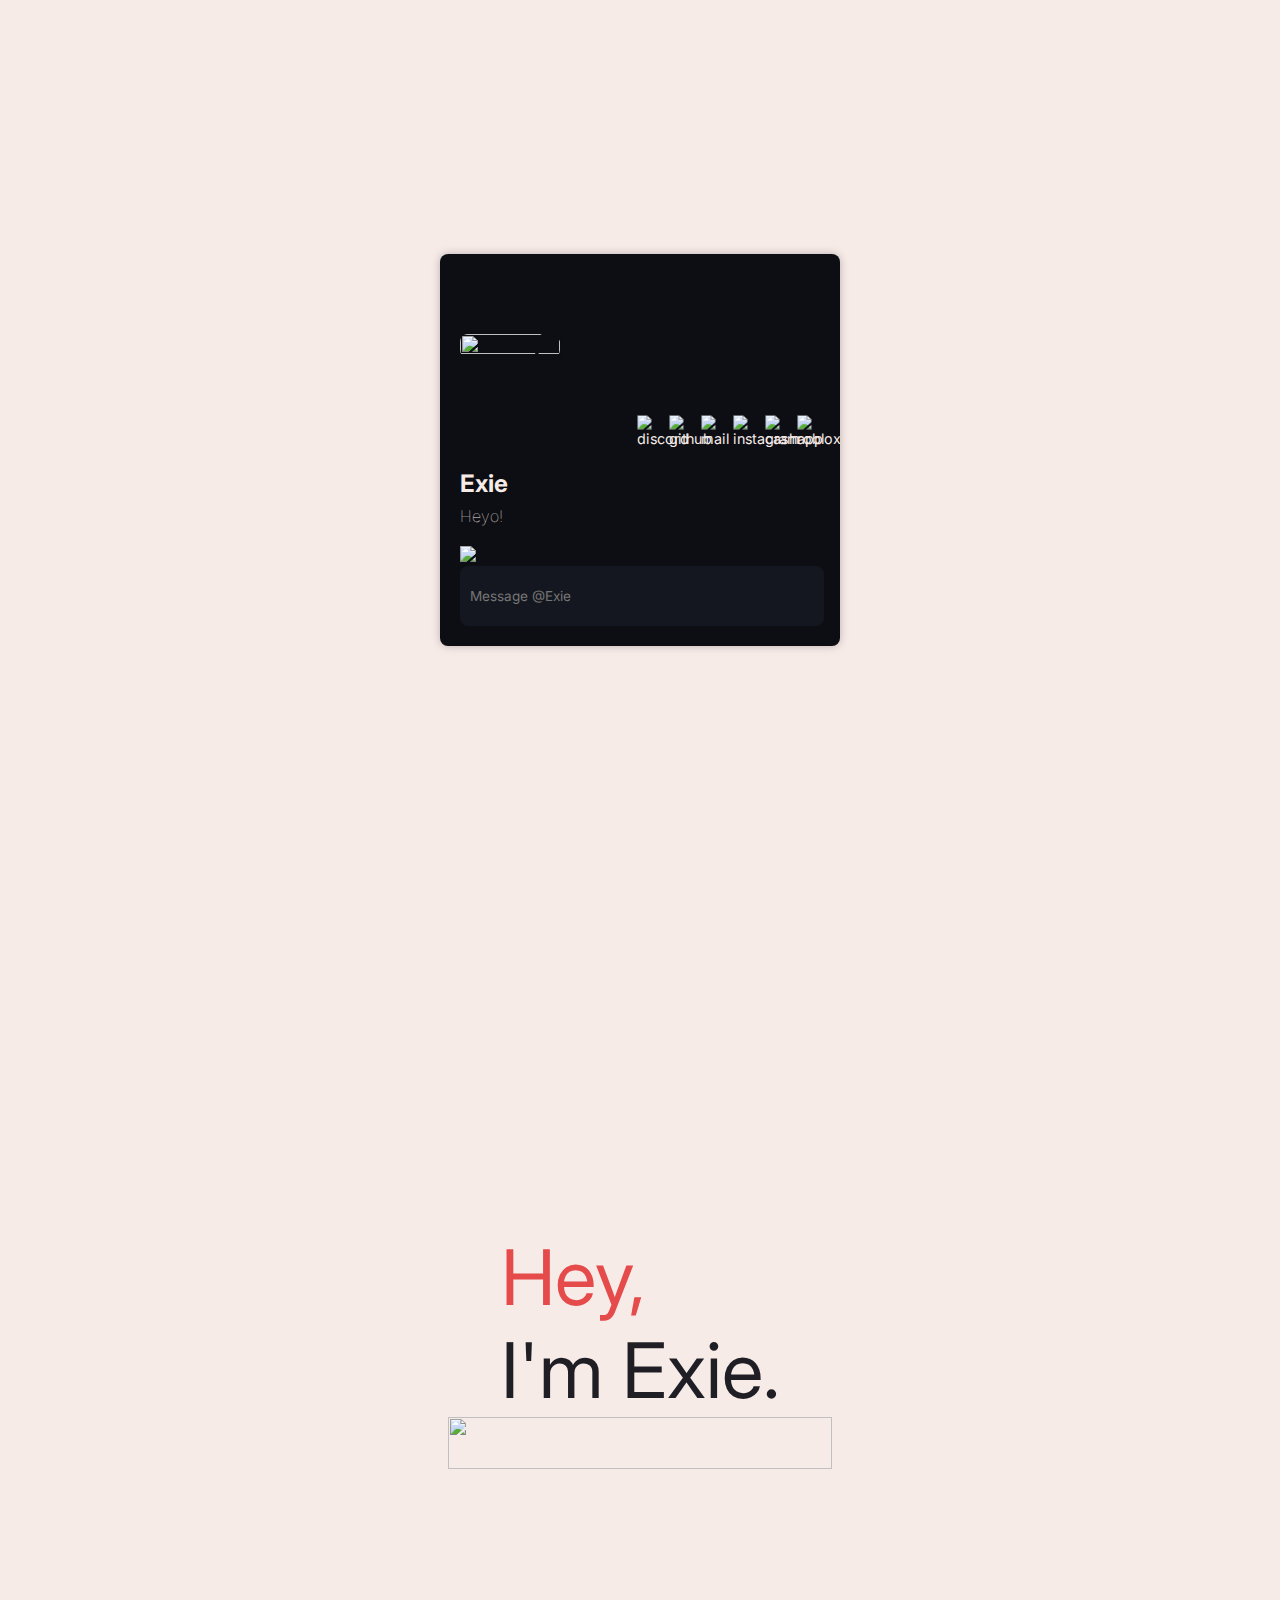
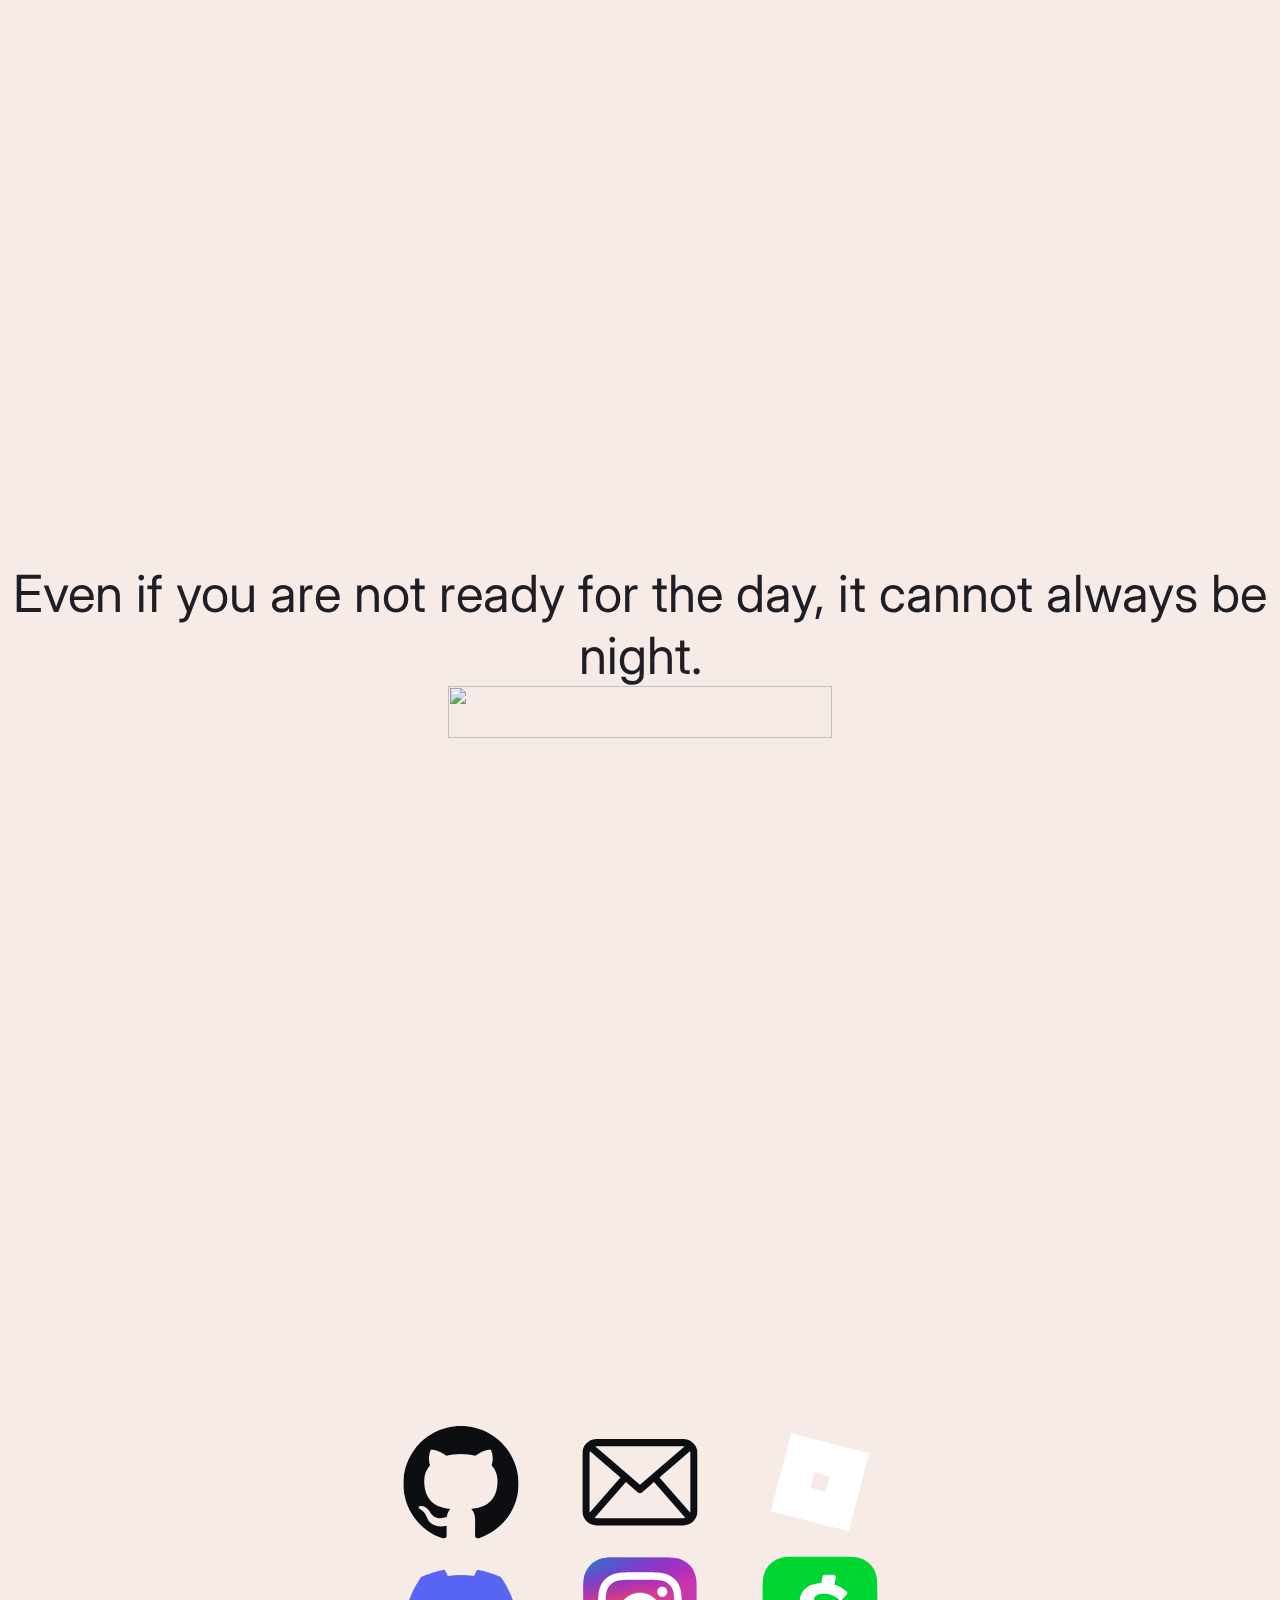
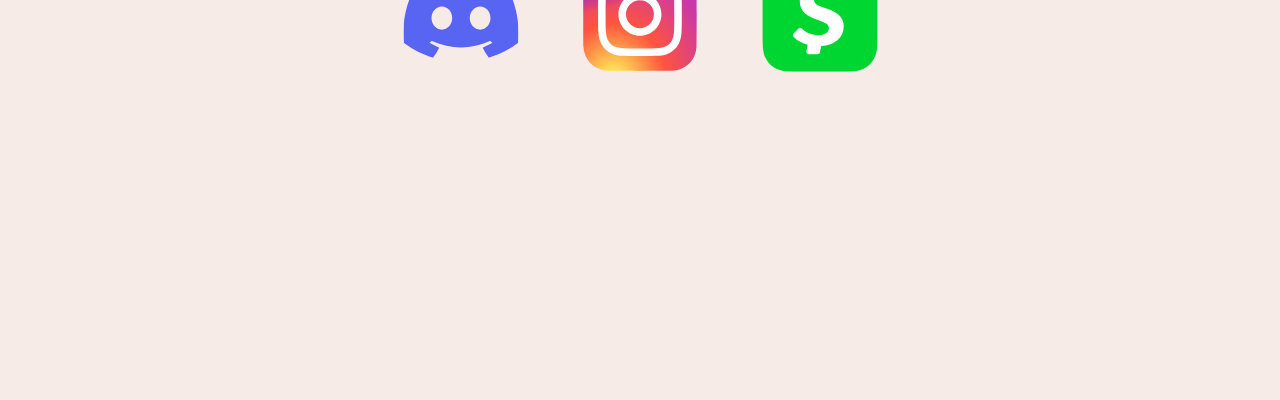
==== index.html @ 6ff46d89 "BALLS" ====
<!DOCTYPE html>
<html lang="en-us">
<head>
    <!-- Meta tags & icons -->
    <meta charset="utf-8">
    <title>exie</title>
    <meta name="description" content="Hey, Im Exie!">
    <meta name="viewport" content="width=device-width, initial-scale=1.0">
    <link rel="shortcut icon" type="image/png" href="https://avatars.githubusercontent.com/u/71118189"/>
    <link rel="stylesheet" href="main.css">

    <meta property="og:type" content= "website" />
    <meta property="og:site_name" content="Dibash" />
    <meta name="theme-color" content="#E54B4B">
    <meta property="og:image" itemprop="image primaryImageOfPage" content="https://avatars.githubusercontent.com/u/71118189" />
    <meta name="keywords" content="Exie, Exieez, dibash, etheval">

    <script src="panelsnap.js" defer></script>
    <script>
        document.addEventListener("DOMContentLoaded", function () { new PanelSnap(); });
    </script>
</head>
<body class="theme-dark">
    <div id="scroll-progress-bar"></div>
    <section>
        <header>
            <div>
                <div id="popout">
                    <div class="popout-header"></div>
                    <div class="popout-body">
                        <div class="avatar">
                            <img src="https://avatars.githubusercontent.com/u/71118189">
                            <div class="status"></div>
                        </div>
                        <h2 class="username">Exie</h2>
                        <div id="badgeList">
                            <div class="badge logo">
                                <a href="https://discord.com/users/521455661947551765" target="_blank">
                                    <img src="images/social/discord.svg" alt="discord">
                                </a>
                            </div>

                            <div class="badge logo">
                                <a href="https://github.com/Exieez" target="_blank">
                                    <img src="images/social/github.svg" alt="github">
                                </a>
                            </div>

                            <div class="badge logo">
                                <a href="mailto:exie@bizarreadventure.xyz" target="_blank">
                                    <img src="images/social/mail.svg" alt="mail">
                                </a>
                            </div>

                            <div class="badge logo">
                                <a href="https://www.instagram.com/ethevalvsthewrld/" target="_blank">
                                    <img src="images/social/instagram.svg" alt="instagram">
                                </a>
                            </div>

                            <div class="badge logo">
                                <a href="https://cash.app/$exieezz" target="_blank">
                                    <img src="images/social/cashapp.svg" alt="cashapp">
                                </a>
                            </div>

                            <div class="badge logo">
                                <a href="https://www.roblox.com/users/2040769631/profile" target="_blank">
                                    <img src="images/social/roblox.svg" alt="roblox">
                                </a>
                            </div>
                        </div>
                        <h4 class="about-me">Heyo! </h4>
                        <div class="activity">
                            <a href="https://discord.com/users/521455661947551765" style="cursor: default;">
                                <img src="https://lanyard-profile-readme.vercel.app/api/521455661947551765?bg=transparent&hideDiscrim=true"/>
                            </a>
                        </div>
                    </div>
                    <div class="popout-footer">
                        <input type="text" placeholder="Message @Exie">
                    </div>
                </div>
            </div>
        </header>
    </section>
        <section class="centered" id="header">
            <div>
                <h1 class="about-header" style="color: var(--red)">Hey,</h1>
                <h1 class="about-header">I'm Exie.</h1>
            </div>
            <img src="images/divider.png" class="divider">
        </section>
        <section class="centered" id="socials">
            <div>
                <h1 class="about-desc">Even if you are not ready for the day, it cannot always be night.</h1>
            </div>
            <img src="images/divider.png" class="divider">
        </section>
        <section class="centered" id="socials">
            <div class="row">
                <div class="logo">
                    <a href="https://github.com/Exieez" target="_blank">
                        <svg class="image" viewBox="0 0 24 24" xmlns="http://www.w3.org/2000/svg">
                            <path fill="currentcolor" d="M12 .297c-6.63 0-12 5.373-12 12 0 5.303 3.438 9.8 8.205 11.385.6.113.82-.258.82-.577 0-.285-.01-1.04-.015-2.04-3.338.724-4.042-1.61-4.042-1.61C4.422 18.07 3.633 17.7 3.633 17.7c-1.087-.744.084-.729.084-.729 1.205.084 1.838 1.236 1.838 1.236 1.07 1.835 2.809 1.305 3.495.998.108-.776.417-1.305.76-1.605-2.665-.3-5.466-1.332-5.466-5.93 0-1.31.465-2.38 1.235-3.22-.135-.303-.54-1.523.105-3.176 0 0 1.005-.322 3.3 1.23.96-.267 1.98-.399 3-.405 1.02.006 2.04.138 3 .405 2.28-1.552 3.285-1.23 3.285-1.23.645 1.653.24 2.873.12 3.176.765.84 1.23 1.91 1.23 3.22 0 4.61-2.805 5.625-5.475 5.92.42.36.81 1.096.81 2.22 0 1.606-.015 2.896-.015 3.286 0 .315.21.69.825.57C20.565 22.092 24 17.592 24 12.297c0-6.627-5.373-12-12-12"/>
                        </svg>
                    </a>
                </div>
                <div class="logo">
                    <a href="mailto:exie@bizarreadventure.xyz" target="_blank">
                        <svg class="image" viewBox="0 0 512 512" xmlns="http://www.w3.org/2000/svg">
                            <path fill="currentcolor" d="M448,64H64C28.656,64,0,92.656,0,128v256c0,35.344,28.656,64,64,64h384c35.344,0,64-28.656,64-64V128
                                    C512,92.656,483.344,64,448,64z M342.656,234.781l135.469-116.094c0.938,3,1.875,6,1.875,9.313v256
                                    c0,2.219-0.844,4.188-1.281,6.281L342.656,234.781z M448,96c2.125,0,4,0.813,6,1.219L256,266.938L58,97.219
                                    C60,96.813,61.875,96,64,96H448z M33.266,390.25C32.828,388.156,32,386.219,32,384V128c0-3.313,0.953-6.313,1.891-9.313
                                    L169.313,234.75L33.266,390.25z M64,416c-3.234,0-6.172-0.938-9.125-1.844l138.75-158.563l51.969,44.531
                                    C248.578,302.719,252.297,304,256,304s7.422-1.281,10.406-3.875l51.969-44.531l138.75,158.563C454.188,415.062,451.25,416,448,416
                                    H64z"/>
                        </svg>
                    </a>
                </div>
                <div class="logo">
                    <a href="https://www.roblox.com/users/2040769631/profile" target="_blank">
                        <svg class="image" version="1.1" id="Layer_1" xmlns="http://www.w3.org/2000/svg" xmlns:xlink="http://www.w3.org/1999/xlink" x="0px" y="0px"
                            viewBox="0 0 266.8 266.8" style="enable-background:new 0 0 266.8 266.8;" xml:space="preserve">
                            <g>
                                <path d="M66.4,20L20,200.4l180.4,46.4l46.4-180.4L66.4,20z M146.5,155.5l-35.2-9.1l9.1-35.2l35.2,9.1L146.5,155.5z" fill="white"/>
                            </g>
                        </svg>
                    </a>
                </div>
            </div>
            <div class="row">
                <div class="logo">
                    <a href="https://discord.com/users/521455661947551765" target="_blank">
                        <svg class="image" viewBox="0 0 71 55" xmlns="http://www.w3.org/2000/svg">
                            <g clip-path="url(#clip0)">
                                <path d="M60.1045 4.8978C55.5792 2.8214 50.7265 1.2916 45.6527 0.41542C45.5603 0.39851 45.468 0.440769 45.4204 0.525289C44.7963 1.6353 44.105 3.0834 43.6209 4.2216C38.1637 3.4046 32.7345 3.4046 27.3892 4.2216C26.905 3.0581 26.1886 1.6353 25.5617 0.525289C25.5141 0.443589 25.4218 0.40133 25.3294 0.41542C20.2584 1.2888 15.4057 2.8186 10.8776 4.8978C10.8384 4.9147 10.8048 4.9429 10.7825 4.9795C1.57795 18.7309 -0.943561 32.1443 0.293408 45.3914C0.299005 45.4562 0.335386 45.5182 0.385761 45.5576C6.45866 50.0174 12.3413 52.7249 18.1147 54.5195C18.2071 54.5477 18.305 54.5139 18.3638 54.4378C19.7295 52.5728 20.9469 50.6063 21.9907 48.5383C22.0523 48.4172 21.9935 48.2735 21.8676 48.2256C19.9366 47.4931 18.0979 46.6 16.3292 45.5858C16.1893 45.5041 16.1781 45.304 16.3068 45.2082C16.679 44.9293 17.0513 44.6391 17.4067 44.3461C17.471 44.2926 17.5606 44.2813 17.6362 44.3151C29.2558 49.6202 41.8354 49.6202 53.3179 44.3151C53.3935 44.2785 53.4831 44.2898 53.5502 44.3433C53.9057 44.6363 54.2779 44.9293 54.6529 45.2082C54.7816 45.304 54.7732 45.5041 54.6333 45.5858C52.8646 46.6197 51.0259 47.4931 49.0921 48.2228C48.9662 48.2707 48.9102 48.4172 48.9718 48.5383C50.038 50.6034 51.2554 52.5699 52.5959 54.435C52.6519 54.5139 52.7526 54.5477 52.845 54.5195C58.6464 52.7249 64.529 50.0174 70.6019 45.5576C70.6551 45.5182 70.6887 45.459 70.6943 45.3942C72.1747 30.0791 68.2147 16.7757 60.1968 4.9823C60.1772 4.9429 60.1437 4.9147 60.1045 4.8978ZM23.7259 37.3253C20.2276 37.3253 17.3451 34.1136 17.3451 30.1693C17.3451 26.225 20.1717 23.0133 23.7259 23.0133C27.308 23.0133 30.1626 26.2532 30.1066 30.1693C30.1066 34.1136 27.28 37.3253 23.7259 37.3253ZM47.3178 37.3253C43.8196 37.3253 40.9371 34.1136 40.9371 30.1693C40.9371 26.225 43.7636 23.0133 47.3178 23.0133C50.9 23.0133 53.7545 26.2532 53.6986 30.1693C53.6986 34.1136 50.9 37.3253 47.3178 37.3253Z" fill="#5865F2"/>
                            </g>
                            <defs>
                                <clipPath id="clip0">
                                    <rect width="71" height="55" fill="white"/>
                                </clipPath>
                            </defs>
                        </svg>
                    </a>
                </div>
                <div class="logo">
                    <a href="https://www.instagram.com/ethevalvsthewrld" target="_blank">
                        <svg class="image" xmlns="http://www.w3.org/2000/svg" viewbox="0 0 132.004 132" xmlns:xlink="http://www.w3.org/1999/xlink">
                            <defs>
                                <linearGradient id="b">
                                    <stop offset="0" stop-color="#3771c8"/>
                                    <stop stop-color="#3771c8" offset=".128"/>
                                    <stop offset="1" stop-color="#60f" stop-opacity="0"/>
                                </linearGradient>
                                <linearGradient id="a">
                                    <stop offset="0" stop-color="#fd5"/>
                                    <stop offset=".1" stop-color="#fd5"/>
                                    <stop offset=".5" stop-color="#ff543e"/>
                                    <stop offset="1" stop-color="#c837ab"/>
                                </linearGradient>
                                <radialGradient id="c" cx="158.429" cy="578.088" r="65" xlink:href="#a" gradientUnits="userSpaceOnUse" gradientTransform="matrix(0 -1.98198 1.8439 0 -1031.402 454.004)" fx="158.429" fy="578.088"/>
                                <radialGradient id="d" cx="147.694" cy="473.455" r="65" xlink:href="#b" gradientUnits="userSpaceOnUse" gradientTransform="matrix(.17394 .86872 -3.5818 .71718 1648.348 -458.493)" fx="147.694" fy="473.455"/>
                            </defs>
                            <path fill="url(#c)" d="M65.03 0C37.888 0 29.95.028 28.407.156c-5.57.463-9.036 1.34-12.812 3.22-2.91 1.445-5.205 3.12-7.47 5.468C4 13.126 1.5 18.394.595 24.656c-.44 3.04-.568 3.66-.594 19.188-.01 5.176 0 11.988 0 21.125 0 27.12.03 35.05.16 36.59.45 5.42 1.3 8.83 3.1 12.56 3.44 7.14 10.01 12.5 17.75 14.5 2.68.69 5.64 1.07 9.44 1.25 1.61.07 18.02.12 34.44.12 16.42 0 32.84-.02 34.41-.1 4.4-.207 6.955-.55 9.78-1.28 7.79-2.01 14.24-7.29 17.75-14.53 1.765-3.64 2.66-7.18 3.065-12.317.088-1.12.125-18.977.125-36.81 0-17.836-.04-35.66-.128-36.78-.41-5.22-1.305-8.73-3.127-12.44-1.495-3.037-3.155-5.305-5.565-7.624C116.9 4 111.64 1.5 105.372.596 102.335.157 101.73.027 86.19 0H65.03z" transform="translate(1.004 1)"/>
                            <path fill="url(#d)" d="M65.03 0C37.888 0 29.95.028 28.407.156c-5.57.463-9.036 1.34-12.812 3.22-2.91 1.445-5.205 3.12-7.47 5.468C4 13.126 1.5 18.394.595 24.656c-.44 3.04-.568 3.66-.594 19.188-.01 5.176 0 11.988 0 21.125 0 27.12.03 35.05.16 36.59.45 5.42 1.3 8.83 3.1 12.56 3.44 7.14 10.01 12.5 17.75 14.5 2.68.69 5.64 1.07 9.44 1.25 1.61.07 18.02.12 34.44.12 16.42 0 32.84-.02 34.41-.1 4.4-.207 6.955-.55 9.78-1.28 7.79-2.01 14.24-7.29 17.75-14.53 1.765-3.64 2.66-7.18 3.065-12.317.088-1.12.125-18.977.125-36.81 0-17.836-.04-35.66-.128-36.78-.41-5.22-1.305-8.73-3.127-12.44-1.495-3.037-3.155-5.305-5.565-7.624C116.9 4 111.64 1.5 105.372.596 102.335.157 101.73.027 86.19 0H65.03z" transform="translate(1.004 1)"/>
                            <path fill="#fff" d="M66.004 18c-13.036 0-14.672.057-19.792.29-5.11.234-8.598 1.043-11.65 2.23-3.157 1.226-5.835 2.866-8.503 5.535-2.67 2.668-4.31 5.346-5.54 8.502-1.19 3.053-2 6.542-2.23 11.65C18.06 51.327 18 52.964 18 66s.058 14.667.29 19.787c.235 5.11 1.044 8.598 2.23 11.65 1.227 3.157 2.867 5.835 5.536 8.503 2.667 2.67 5.345 4.314 8.5 5.54 3.054 1.187 6.543 1.996 11.652 2.23 5.12.233 6.755.29 19.79.29 13.037 0 14.668-.057 19.788-.29 5.11-.234 8.602-1.043 11.656-2.23 3.156-1.226 5.83-2.87 8.497-5.54 2.67-2.668 4.31-5.346 5.54-8.502 1.18-3.053 1.99-6.542 2.23-11.65.23-5.12.29-6.752.29-19.788 0-13.036-.06-14.672-.29-19.792-.24-5.11-1.05-8.598-2.23-11.65-1.23-3.157-2.87-5.835-5.54-8.503-2.67-2.67-5.34-4.31-8.5-5.535-3.06-1.187-6.55-1.996-11.66-2.23-5.12-.233-6.75-.29-19.79-.29zm-4.306 8.65c1.278-.002 2.704 0 4.306 0 12.816 0 14.335.046 19.396.276 4.68.214 7.22.996 8.912 1.653 2.24.87 3.837 1.91 5.516 3.59 1.68 1.68 2.72 3.28 3.592 5.52.657 1.69 1.44 4.23 1.653 8.91.23 5.06.28 6.58.28 19.39s-.05 14.33-.28 19.39c-.214 4.68-.996 7.22-1.653 8.91-.87 2.24-1.912 3.835-3.592 5.514-1.68 1.68-3.275 2.72-5.516 3.59-1.69.66-4.232 1.44-8.912 1.654-5.06.23-6.58.28-19.396.28-12.817 0-14.336-.05-19.396-.28-4.68-.216-7.22-.998-8.913-1.655-2.24-.87-3.84-1.91-5.52-3.59-1.68-1.68-2.72-3.276-3.592-5.517-.657-1.69-1.44-4.23-1.653-8.91-.23-5.06-.276-6.58-.276-19.398s.046-14.33.276-19.39c.214-4.68.996-7.22 1.653-8.912.87-2.24 1.912-3.84 3.592-5.52 1.68-1.68 3.28-2.72 5.52-3.592 1.692-.66 4.233-1.44 8.913-1.655 4.428-.2 6.144-.26 15.09-.27zm29.928 7.97c-3.18 0-5.76 2.577-5.76 5.758 0 3.18 2.58 5.76 5.76 5.76 3.18 0 5.76-2.58 5.76-5.76 0-3.18-2.58-5.76-5.76-5.76zm-25.622 6.73c-13.613 0-24.65 11.037-24.65 24.65 0 13.613 11.037 24.645 24.65 24.645C79.617 90.645 90.65 79.613 90.65 66S79.616 41.35 66.003 41.35zm0 8.65c8.836 0 16 7.163 16 16 0 8.836-7.164 16-16 16-8.837 0-16-7.164-16-16 0-8.837 7.163-16 16-16z"/>
                        </svg>
                    </a>
                </div>
                <div class="logo">
                    <a href="https://cash.app/$exieezz" target="_blank">
                        <svg class="image" viewBox="0 0 64 64" version="1.1" xmlns="http://www.w3.org/2000/svg" xmlns:xlink="http://www.w3.org/1999/xlink" preserveAspectRatio="xMidYMid">
                            <g>
                                <path fill="#00D632" d="M41.7,0c6.4,0,9.6,0,13.1,1.1c3.8,1.4,6.7,4.3,8.1,8.1C64,12.7,64,15.9,64,22.3v19.4c0,6.4,0,9.6-1.1,13.1
		c-1.4,3.8-4.3,6.7-8.1,8.1C51.3,64,48.1,64,41.7,64H22.3c-6.4,0-9.6,0-13.1-1.1c-3.8-1.4-6.7-4.3-8.1-8.1C0,51.3,0,48.1,0,41.7
		V22.3c0-6.4,0-9.6,1.1-13.1c1.4-3.8,4.3-6.7,8.1-8.1C12.7,0,15.9,0,22.3,0C22.3,0,41.7,0,41.7,0z"/>
	<path fill="#FFFFFF" d="M42.5,23.8c0.5,0.5,1.3,0.5,1.8,0l2.5-2.6c0.5-0.5,0.5-1.4-0.1-1.9c-2-1.7-4.2-3-6.7-3.8l0.8-3.8
		c0.2-0.8-0.5-1.6-1.3-1.6h-4.8c-0.6,0-1.2,0.4-1.3,1.1l-0.7,3.4c-6.4,0.3-11.9,3.6-11.9,10.3c0,5.8,4.5,8.3,9.3,10
		c4.5,1.7,6.9,2.4,6.9,4.8c0,2.5-2.4,4-5.9,4c-3.2,0-6.6-1.1-9.2-3.7c-0.5-0.5-1.3-0.5-1.8,0c0,0,0,0,0,0l-2.7,2.7
		c-0.5,0.5-0.5,1.4,0,1.9c2.1,2.1,4.8,3.6,7.8,4.4l-0.7,3.6c-0.2,0.8,0.4,1.6,1.3,1.6l4.9,0c0.6,0,1.2-0.4,1.3-1.1l0.7-3.4
		c7.7-0.5,12.5-4.8,12.5-11c0-5.7-4.7-8.2-10.4-10.1c-3.3-1.2-6.1-2-6.1-4.5c0-2.4,2.6-3.4,5.3-3.4C37.1,20.5,40.4,21.9,42.5,23.8
		L42.5,23.8z"/>
                            </g>
                        </svg>
                    </a>
                </div>
            </div>
        </section>
        <script>
            let progressBar = document.getElementById("scroll-progress-bar");
            let height = document.body.scrollHeight - window.innerHeight;

            window.onscroll = function(){
                let progress = (window.pageYOffset / height) * 100;
                progressBar.style.width = progress + "%";
            }
        </script>
</body>
</html>
---- main.css ----
@import url('https://fonts.googleapis.com/css2?family=Montserrat');
@import url('https://fonts.googleapis.com/css2?family=Inter');

*{
  transition: background-color 0.8s;
  
  --white: #F7EBE8;
  --darkgrey: #444140;
  --indigo: #1E1E24;
  --red: #E54B4B;
  --rose: #FFA987;

  --background-primary: #181C25;
  --background-secondary: #14171F;
  --background-tertiary: #0C0E13;
  --border-radius: 8px;
}

html {
  background-color: var(--white);
  color: var(--indigo);
  text-shadow: 3px 2px 2px rgba(30, 30, 36 0.15);
  scroll-behavior: smooth;
  scroll-snap-type: y mandatory;
}

body {
  height: 100vh;
  padding: 0;
  margin: 0;
  font-size: 16px;
}

body h1, body h2, body h3, body h4, body div, body ::-webkit-input-placeholder {
  font-family: 'Inter';
  margin: 0;
}

body h1, body h2, body h3, body h4, body div, body :-ms-input-placeholder {
  font-family: 'Inter';
  margin: 0;
}

body h1, body h2, body h3, body h4, body div, body ::-ms-input-placeholder {
  font-family: 'Inter';
  margin: 0;
}

body h1, body h2, body h3, body h4, body div, body ::placeholder {
  font-family: 'Inter';
  margin: 0;
}

body a {
  text-decoration: none;
}

body a:visited, body a:link {
  color: unset;
}

body::-webkit-scrollbar {
  display: none;
}

body header {
  height: 100vh;
  color: var(--white);
}

body header > div {
  display: -webkit-box;
  display: -ms-flexbox;
  display: flex;
  width: 100%;
  height: 100%;
  -webkit-box-pack: center;
      -ms-flex-pack: center;
          justify-content: center;
  -webkit-box-align: center;
      -ms-flex-align: center;
          align-items: center;
}

body header > div #popout {
  display: -webkit-box;
  display: -ms-flexbox;
  display: flex;
  -webkit-box-orient: vertical;
  -webkit-box-direction: normal;
      -ms-flex-direction: column;
          flex-direction: column;
  width: 400px;
  background-color: var(--background-tertiary);
  border-radius: var(--border-radius);
  overflow: hidden;
  -webkit-box-shadow: 0px 0px 8px rgba(0, 0, 0, 0.25);
          box-shadow: 0px 0px 8px rgba(0, 0, 0, 0.25);
  -webkit-animation: left 800ms;
          animation: left 800ms;
}

@-webkit-keyframes left {
  0% {
    margin-top: 200px;
    opacity: 0;
  }
  100% {
    margin-top: 0;
    opacity: 1;
  }
}

@keyframes left {
  0% {
    margin-top: 200px;
    opacity: 0;
  }
  100% {
    margin-top: 0;
    opacity: 1;
  }
}

body header > div #popout .popout-header {
  width: 100%;
  height: 13%;
  min-height: 140px;
  background: url(images/banner.png) center/cover no-repeat;
}

body header > div #popout .popout-body {
  position: relative;
  margin: 0 20px;
}

body header > div #popout .popout-body .avatar {
  position: absolute;
  top: -60px;
  left: 0;
  width: 100px;
  height: auto;
}

body header > div #popout .popout-body .avatar > :first-child {
  width: 100%;
  height: 100%;
  border-radius: var(--border-radius);
}

body header > div #popout .popout-body .avatar .status {
  position: absolute;
  bottom: -5px;
  right: -5px;
  width: 25px;
  height: 25px;
  background: url("https://discord.c99.nl/widget/theme-4/521455661947551765.png") no-repeat;
  background-position: -130px -129px;
  background-size: 900px;
  border-radius: 50%;
  border: 3px solid var(--background-tertiary);
}

body header > div #popout .popout-body .username {
  color: var(--text-primary);
  margin-top: 75px;
}

body header > div #popout .popout-body #badgeList {
  position: absolute;
  display: -webkit-box;
  display: -ms-flexbox;
  display: flex;
  top: 20px;
  right: 0;
}

body header > div #popout .popout-body #badgeList .badge {
  width: 24px;
  height: 24px;
  margin-right: 8px;
}

body header > div #popout .popout-body #badgeList .badge img {
  width: 100%;
  height: 100%;
}

body header > div #popout .popout-body #badgeList .badge:last-child {
  margin-right: 0;
}

body header > div #popout .popout-body .about-me {
  font-weight: lighter;
  color: var(--text-secondary);
  margin-top: 8px;
}

body header > div #popout .popout-body .activity {
  position: relative;
  margin-top: 20px;
}

body header > div #popout .popout-body .activity img {
  width: 100%;
  height: auto;
}

body header > div #popout .popout-footer {
  margin: 20px;
  margin-top: 0;
}

body header > div #popout .popout-footer input {
  width: calc(100% - 16px);
  height: 40px;
  background-color: var(--background-secondary);
  border: none;
  padding: 10px;
  border-radius: var(--border-radius);
  color: var(--text-primary);
  font-size: 0.85rem;
}

body header > div #popout .popout-footer input:focus {
  outline: none;
}

#scroll-progress-bar{
  position: fixed;
  height: 0.5vw;
  background-color: var(--red);
}

.centered{
  display: flex;
  flex-direction: column;
  justify-content: center;
  align-items: center;
  min-height: 100vh;
}

.about-header{
  font-size: 6vw;
  font-weight: 400;
}

.about-desc{
  font-size: 4vw;
  font-weight: 400;
  text-align: center;
}

.divider {
  height: 4vw;
  width: 30vw;
  -webkit-user-drag: none;
}

.row {
  display: flex;
  flex-direction: row;
  justify-content: center;
  align-items: center;
}

.logo {
  transform: scale(0.9);
  transition: all 0.2s ease-in-out;
}

.logo:hover {
  transform: scale(1);
  cursor: pointer;
}

.image {
  margin-left: 2vw;
  margin-right: 2vw;
  width: 10vw;
}

svg {
  color: rgb(12, 14, 18);
}

@media (prefers-color-scheme: dark){
  html {
      background-color: var(--indigo);
      color: var(--white);
      text-shadow: 3px 2px 2px rgba(199, 130, 59, 0.15);
      color-scheme: dark;
  }
  svg {
      color: rgb(236, 243, 252);
  }
}

@media only screen and (max-width: 1024px) {
  html{
    scroll-snap-type: none;
  }
  
  #scroll-progress-bar{
      height: 1.5vw;
  }

  .about-header{
      font-size: 12vw;
      font-weight: 400;
  }
  
  .divider {
      height: 8vw;
      width: 60vw;
  }

  .about-desc {
      font-size: 6vw;
      font-weight: 400;
  }

  .image {
      margin-left: 3vw;
      margin-right: 3vw;
      width: 14vw;
  }
}
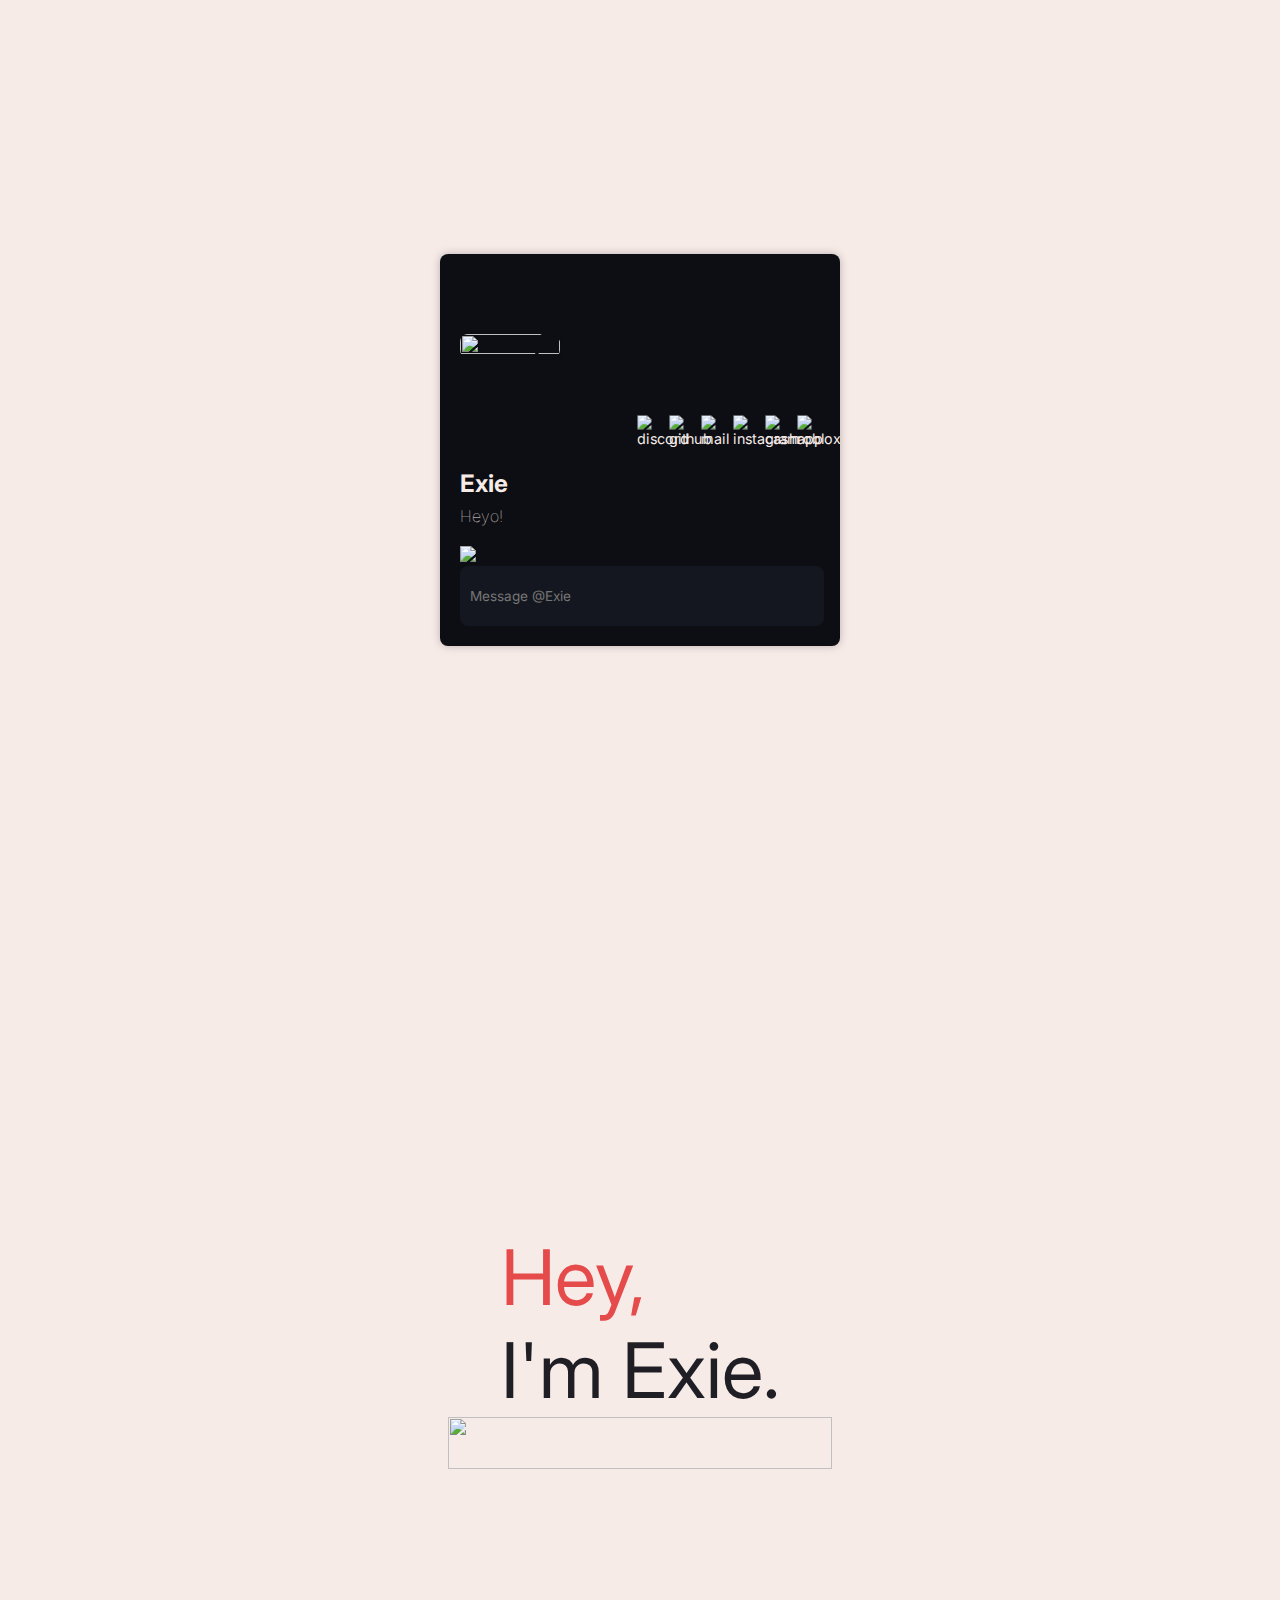
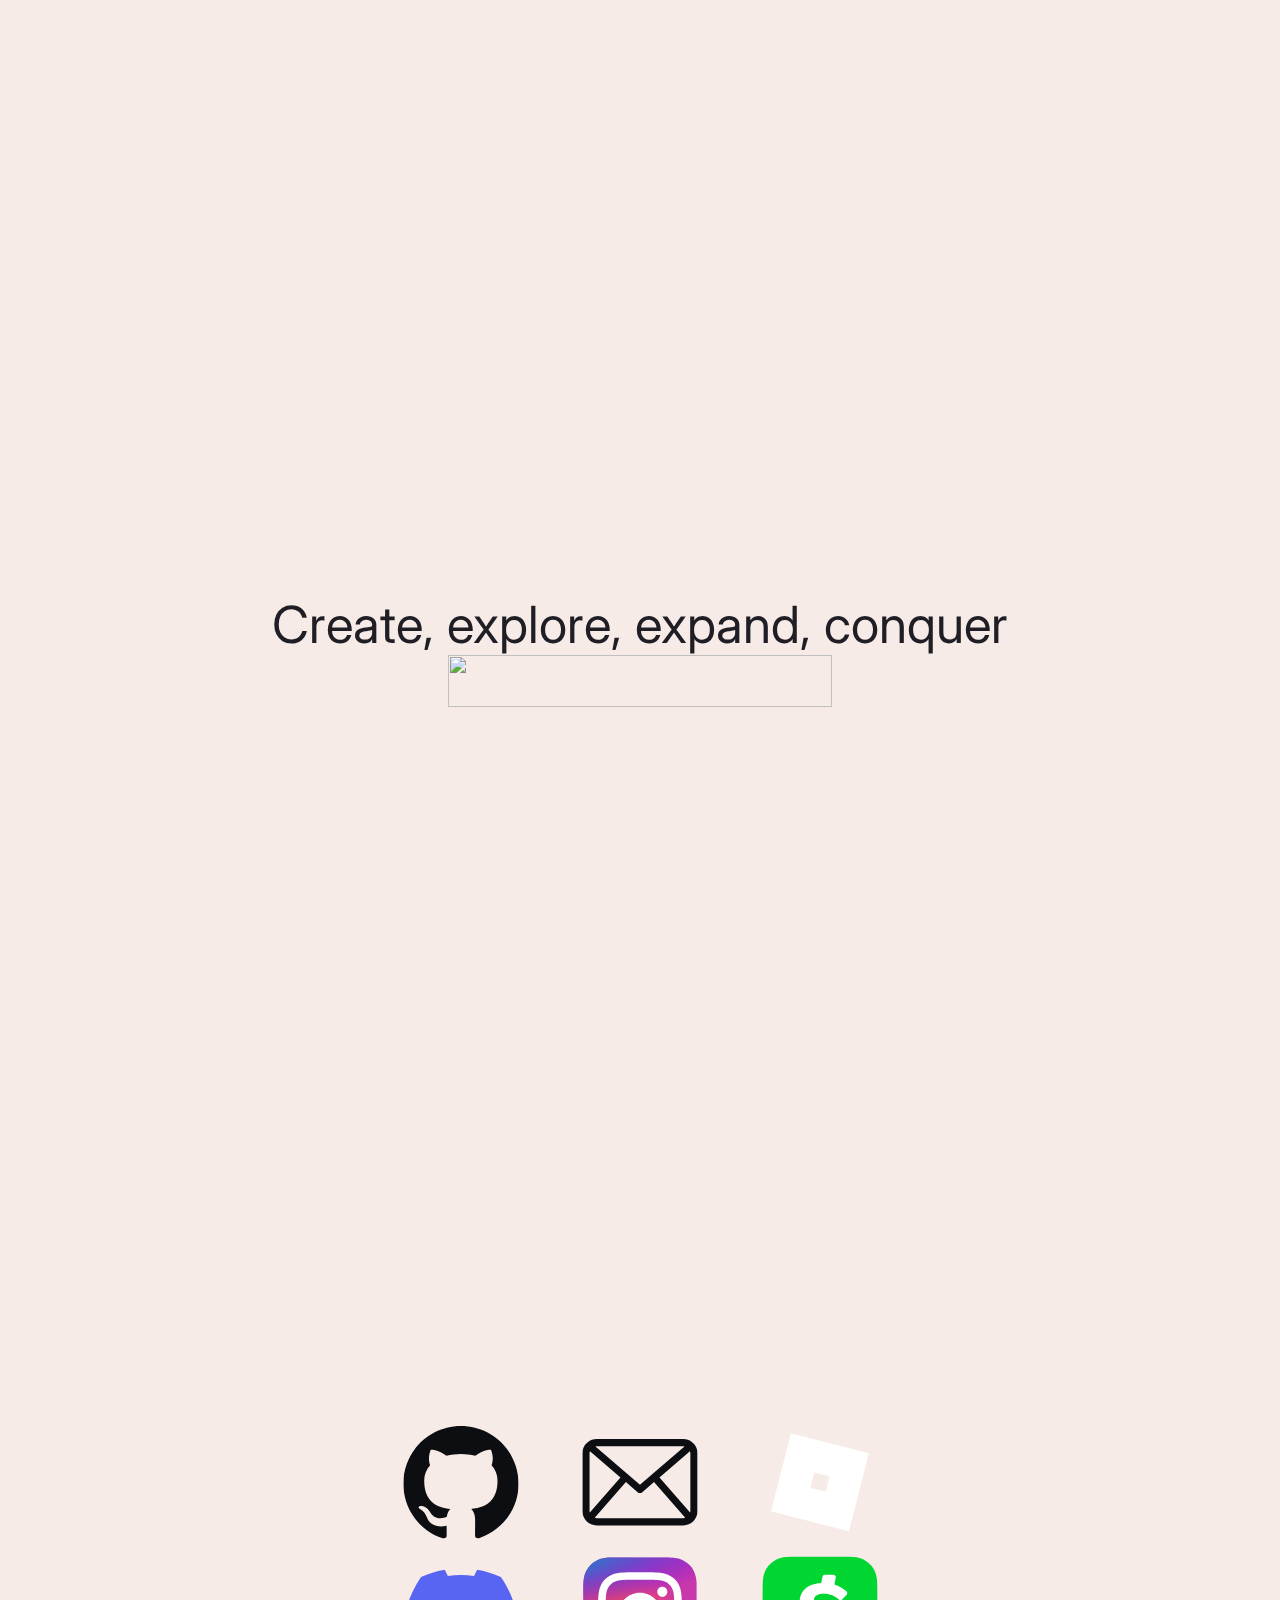
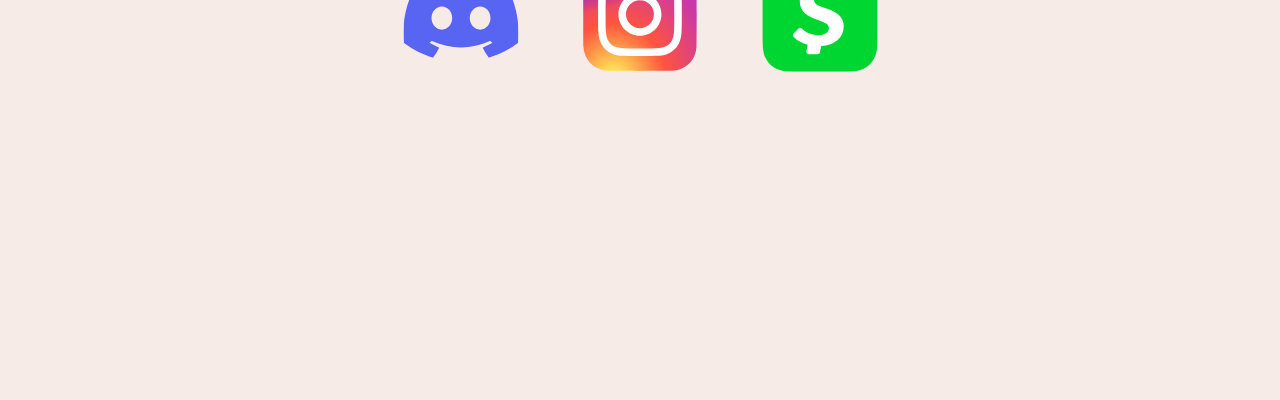
==== commit 0b7994d0: "quote change" ====
--- a/index.html
+++ b/index.html
@@ -10,7 +10,7 @@
     <link rel="stylesheet" href="main.css">
 
     <meta property="og:type" content= "website" />
-    <meta property="og:site_name" content="Dibash" />
+    <meta property="og:site_name" content="gay black dudes" />
     <meta name="theme-color" content="#E54B4B">
     <meta property="og:image" itemprop="image primaryImageOfPage" content="https://avatars.githubusercontent.com/u/71118189" />
     <meta name="keywords" content="Exie, Exieez, dibash, etheval">
@@ -35,7 +35,7 @@
                         <h2 class="username">Exie</h2>
                         <div id="badgeList">
                             <div class="badge logo">
-                                <a href="https://discord.com/users/521455661947551765" target="_blank">
+                                <a href="https://discord.com/users/417448444852961280" target="_blank">
                                     <img src="images/social/discord.svg" alt="discord">
                                 </a>
                             </div>
@@ -72,8 +72,8 @@
                         </div>
                         <h4 class="about-me">Heyo! </h4>
                         <div class="activity">
-                            <a href="https://discord.com/users/521455661947551765" style="cursor: default;">
-                                <img src="https://lanyard-profile-readme.vercel.app/api/521455661947551765?bg=transparent&hideDiscrim=true"/>
+                            <a href="https://discord.com/users/417448444852961280" style="cursor: default;">
+                                <img src="https://lanyard-profile-readme.vercel.app/api/417448444852961280?bg=transparent&hideDiscrim=true"/>
                             </a>
                         </div>
                     </div>
@@ -93,7 +93,7 @@
         </section>
         <section class="centered" id="socials">
             <div>
-                <h1 class="about-desc">Even if you are not ready for the day, it cannot always be night.</h1>
+                <h1 class="about-desc">Create, explore, expand, conquer </h1>
             </div>
             <img src="images/divider.png" class="divider">
         </section>
@@ -132,7 +132,7 @@
             </div>
             <div class="row">
                 <div class="logo">
-                    <a href="https://discord.com/users/521455661947551765" target="_blank">
+                    <a href="https://discord.com/users/753412109668319354" target="_blank">
                         <svg class="image" viewBox="0 0 71 55" xmlns="http://www.w3.org/2000/svg">
                             <g clip-path="url(#clip0)">
                                 <path d="M60.1045 4.8978C55.5792 2.8214 50.7265 1.2916 45.6527 0.41542C45.5603 0.39851 45.468 0.440769 45.4204 0.525289C44.7963 1.6353 44.105 3.0834 43.6209 4.2216C38.1637 3.4046 32.7345 3.4046 27.3892 4.2216C26.905 3.0581 26.1886 1.6353 25.5617 0.525289C25.5141 0.443589 25.4218 0.40133 25.3294 0.41542C20.2584 1.2888 15.4057 2.8186 10.8776 4.8978C10.8384 4.9147 10.8048 4.9429 10.7825 4.9795C1.57795 18.7309 -0.943561 32.1443 0.293408 45.3914C0.299005 45.4562 0.335386 45.5182 0.385761 45.5576C6.45866 50.0174 12.3413 52.7249 18.1147 54.5195C18.2071 54.5477 18.305 54.5139 18.3638 54.4378C19.7295 52.5728 20.9469 50.6063 21.9907 48.5383C22.0523 48.4172 21.9935 48.2735 21.8676 48.2256C19.9366 47.4931 18.0979 46.6 16.3292 45.5858C16.1893 45.5041 16.1781 45.304 16.3068 45.2082C16.679 44.9293 17.0513 44.6391 17.4067 44.3461C17.471 44.2926 17.5606 44.2813 17.6362 44.3151C29.2558 49.6202 41.8354 49.6202 53.3179 44.3151C53.3935 44.2785 53.4831 44.2898 53.5502 44.3433C53.9057 44.6363 54.2779 44.9293 54.6529 45.2082C54.7816 45.304 54.7732 45.5041 54.6333 45.5858C52.8646 46.6197 51.0259 47.4931 49.0921 48.2228C48.9662 48.2707 48.9102 48.4172 48.9718 48.5383C50.038 50.6034 51.2554 52.5699 52.5959 54.435C52.6519 54.5139 52.7526 54.5477 52.845 54.5195C58.6464 52.7249 64.529 50.0174 70.6019 45.5576C70.6551 45.5182 70.6887 45.459 70.6943 45.3942C72.1747 30.0791 68.2147 16.7757 60.1968 4.9823C60.1772 4.9429 60.1437 4.9147 60.1045 4.8978ZM23.7259 37.3253C20.2276 37.3253 17.3451 34.1136 17.3451 30.1693C17.3451 26.225 20.1717 23.0133 23.7259 23.0133C27.308 23.0133 30.1626 26.2532 30.1066 30.1693C30.1066 34.1136 27.28 37.3253 23.7259 37.3253ZM47.3178 37.3253C43.8196 37.3253 40.9371 34.1136 40.9371 30.1693C40.9371 26.225 43.7636 23.0133 47.3178 23.0133C50.9 23.0133 53.7545 26.2532 53.6986 30.1693C53.6986 34.1136 50.9 37.3253 47.3178 37.3253Z" fill="#5865F2"/>
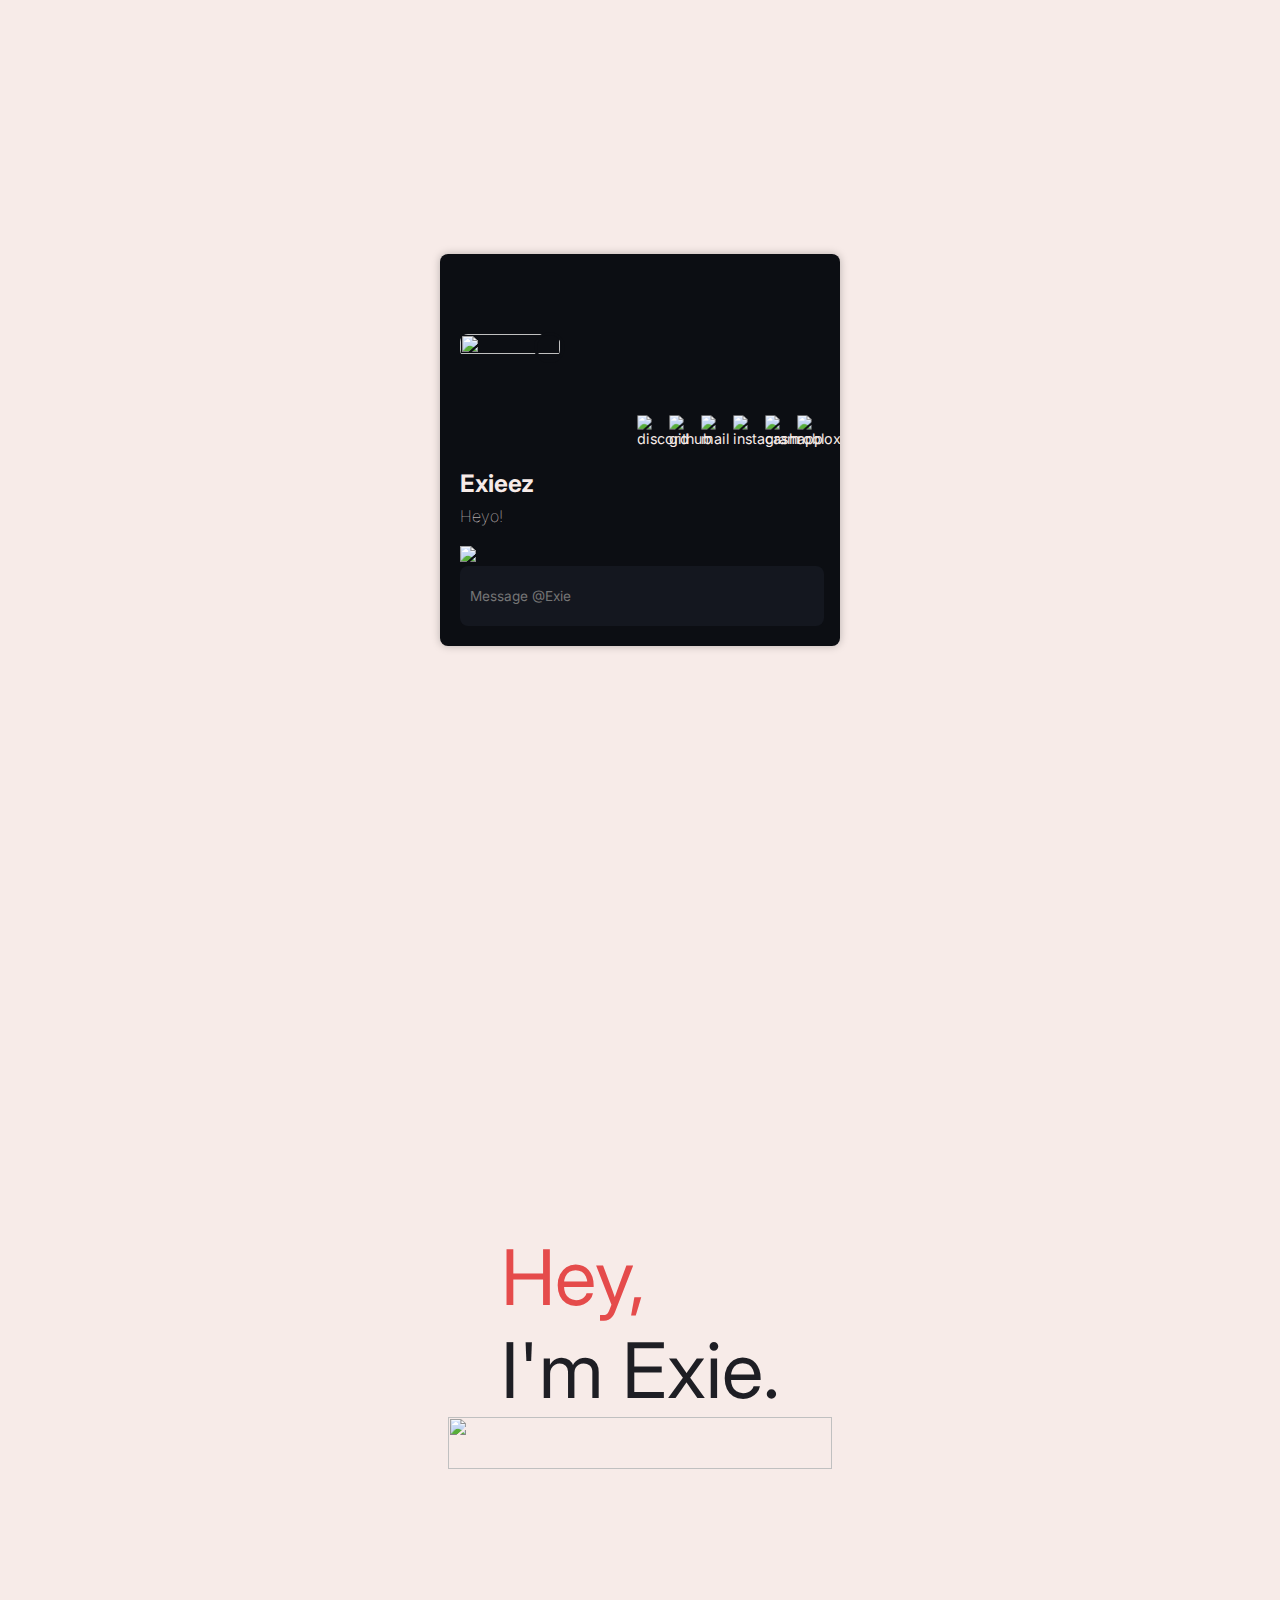
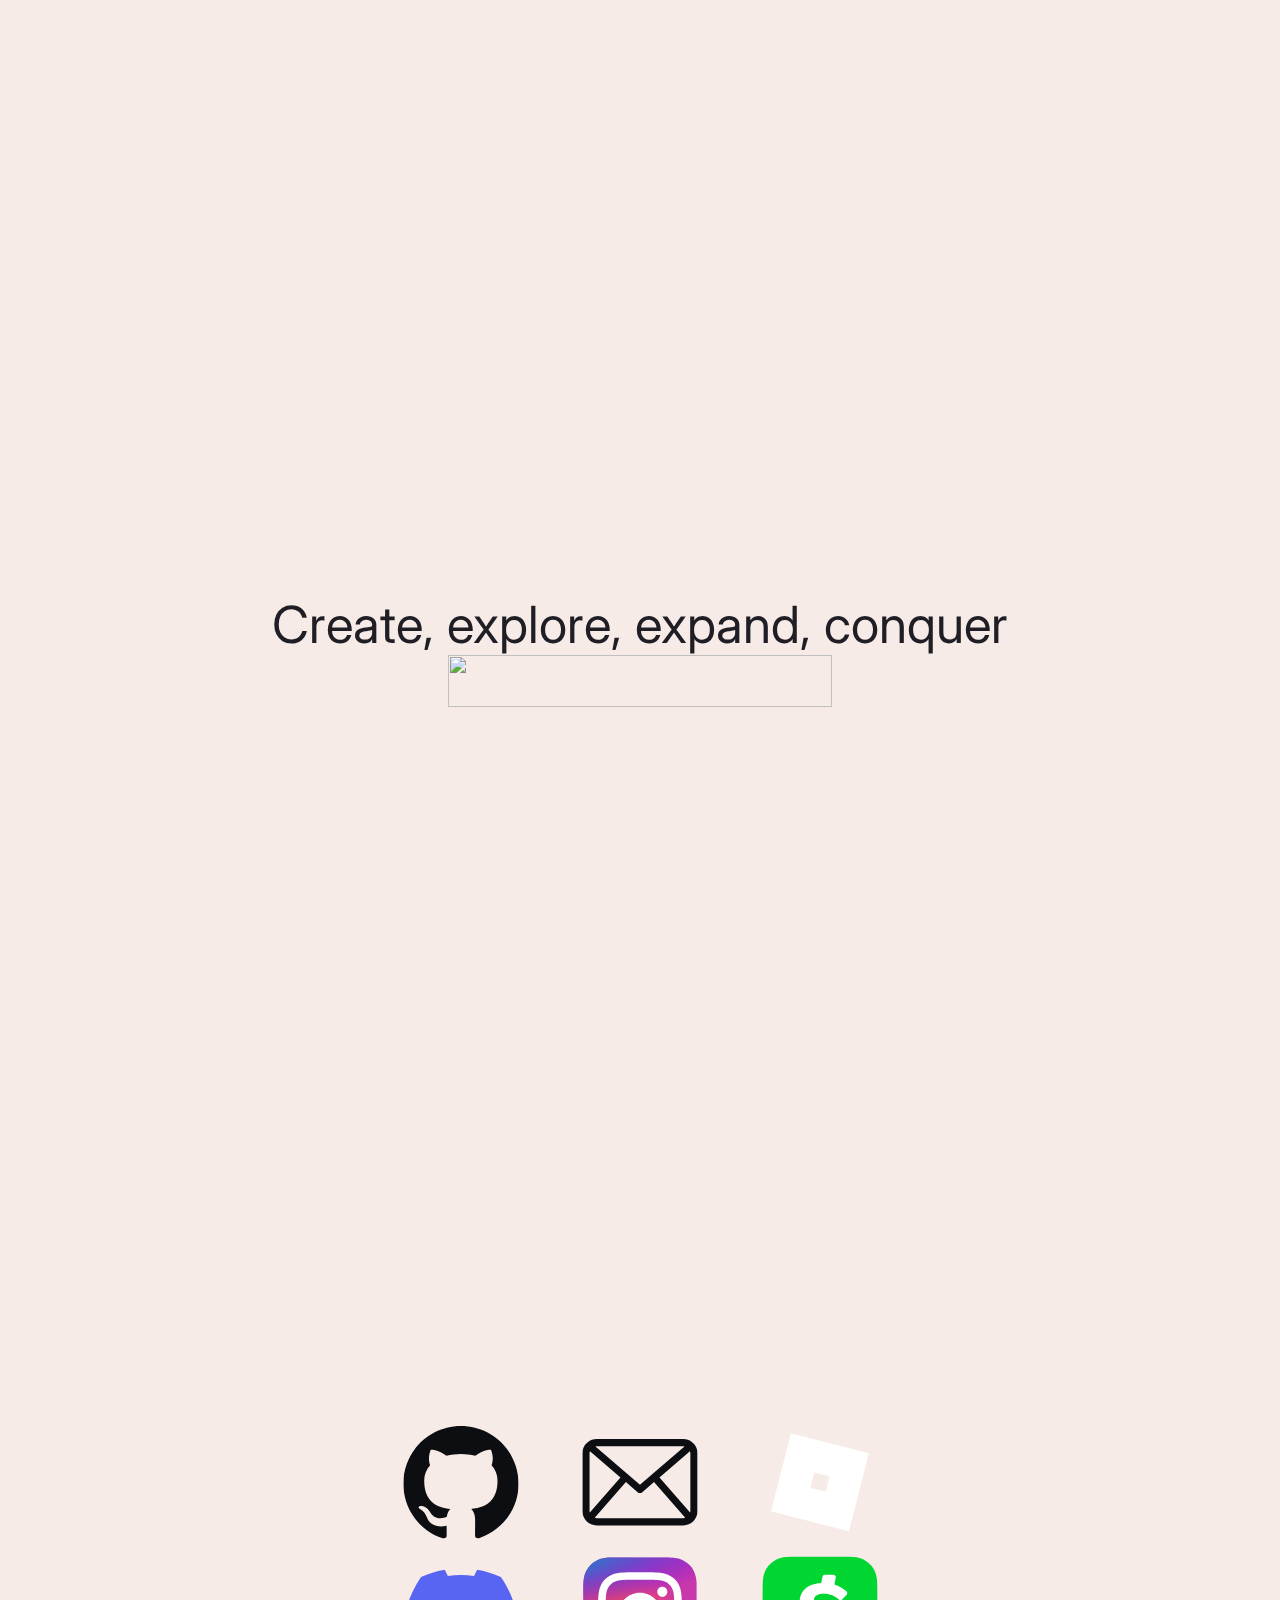
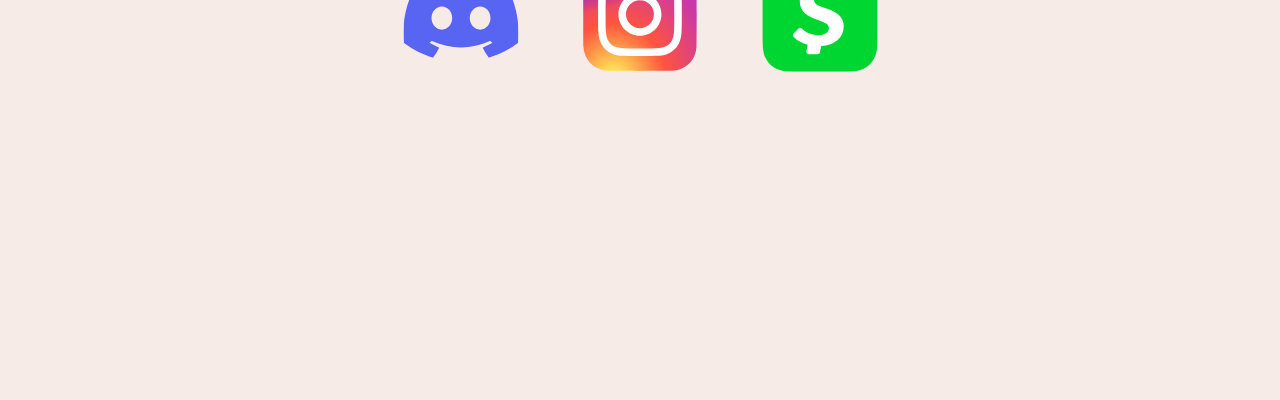
==== commit 317f8351: "fe" ====
--- a/index.html
+++ b/index.html
@@ -4,7 +4,7 @@
     <!-- Meta tags & icons -->
     <meta charset="utf-8">
     <title>exie</title>
-    <meta name="description" content="Hey, Im Exie!">
+    <meta name="description" content="Hey, Im Exieez!">
     <meta name="viewport" content="width=device-width, initial-scale=1.0">
     <link rel="shortcut icon" type="image/png" href="https://avatars.githubusercontent.com/u/71118189"/>
     <link rel="stylesheet" href="main.css">
@@ -32,7 +32,7 @@
                             <img src="https://avatars.githubusercontent.com/u/71118189">
                             <div class="status"></div>
                         </div>
-                        <h2 class="username">Exie</h2>
+                        <h2 class="username">Exieez</h2>
                         <div id="badgeList">
                             <div class="badge logo">
                                 <a href="https://discord.com/users/417448444852961280" target="_blank">
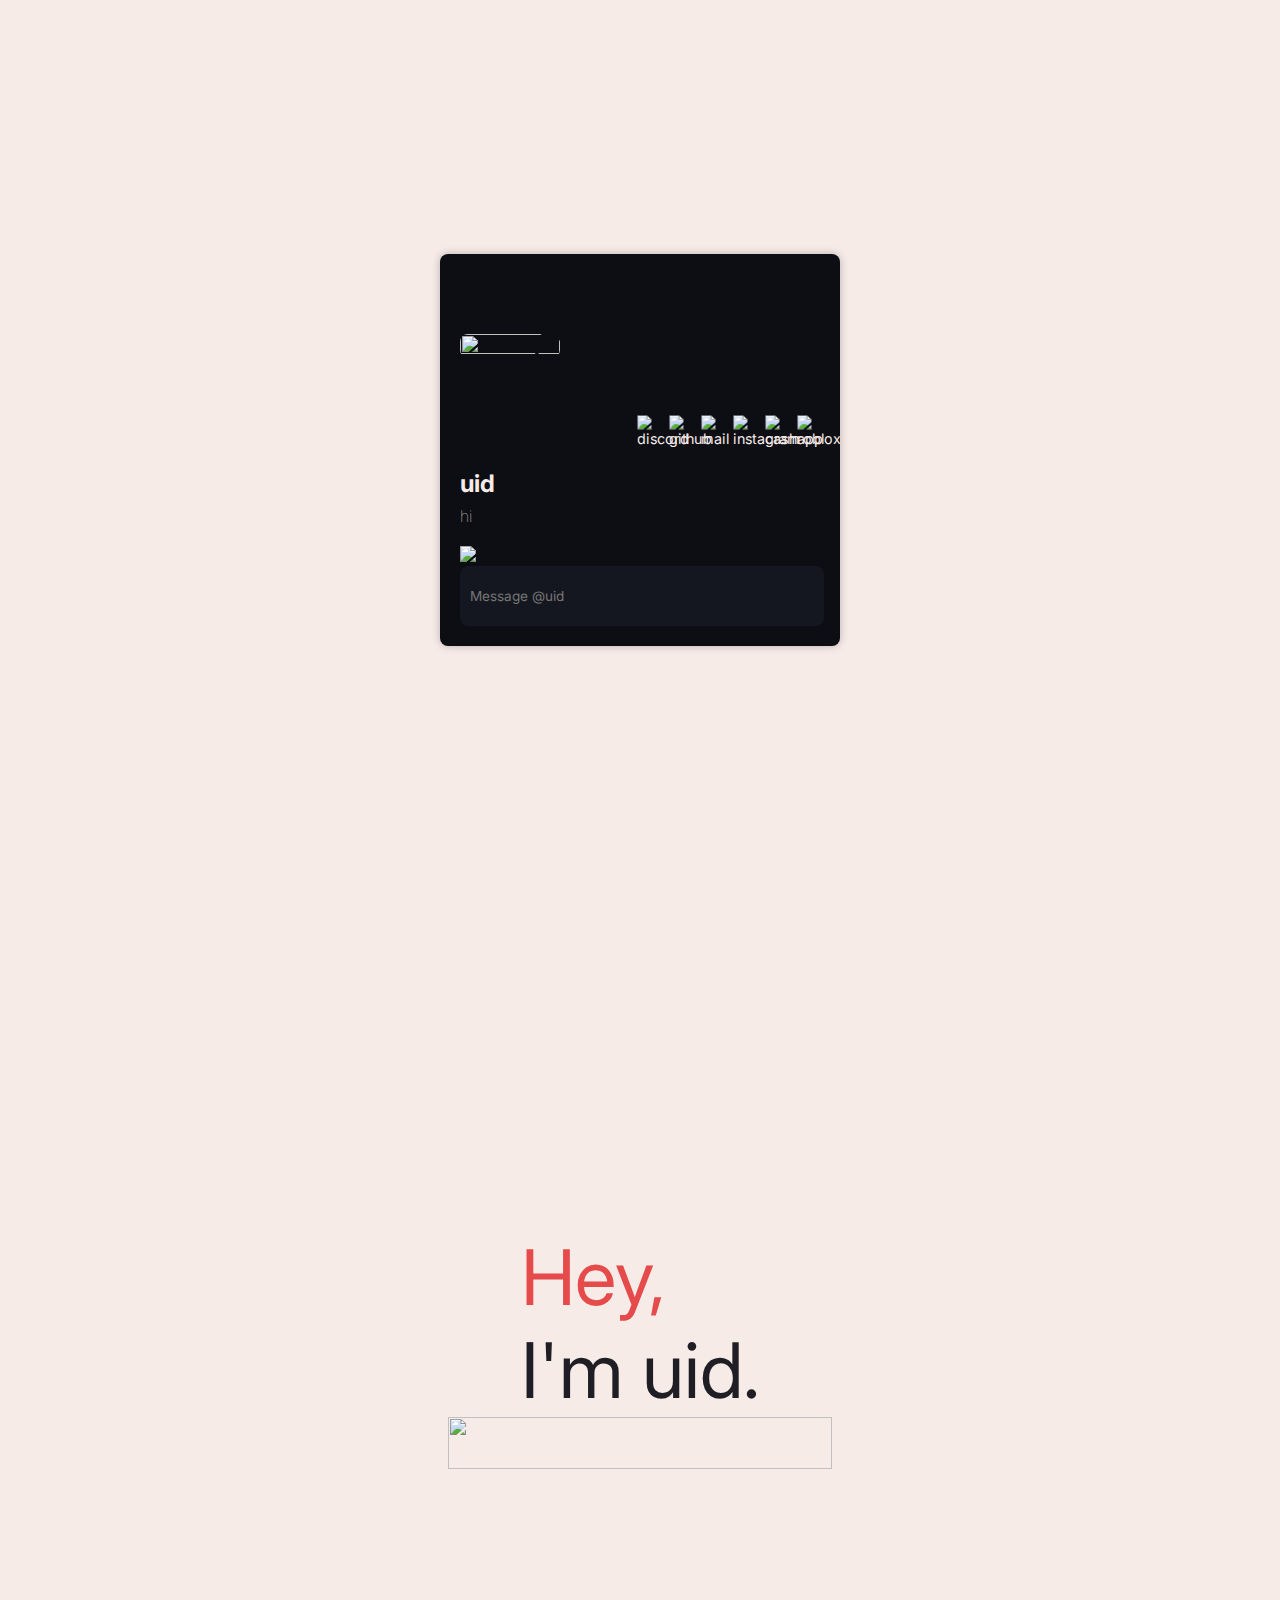
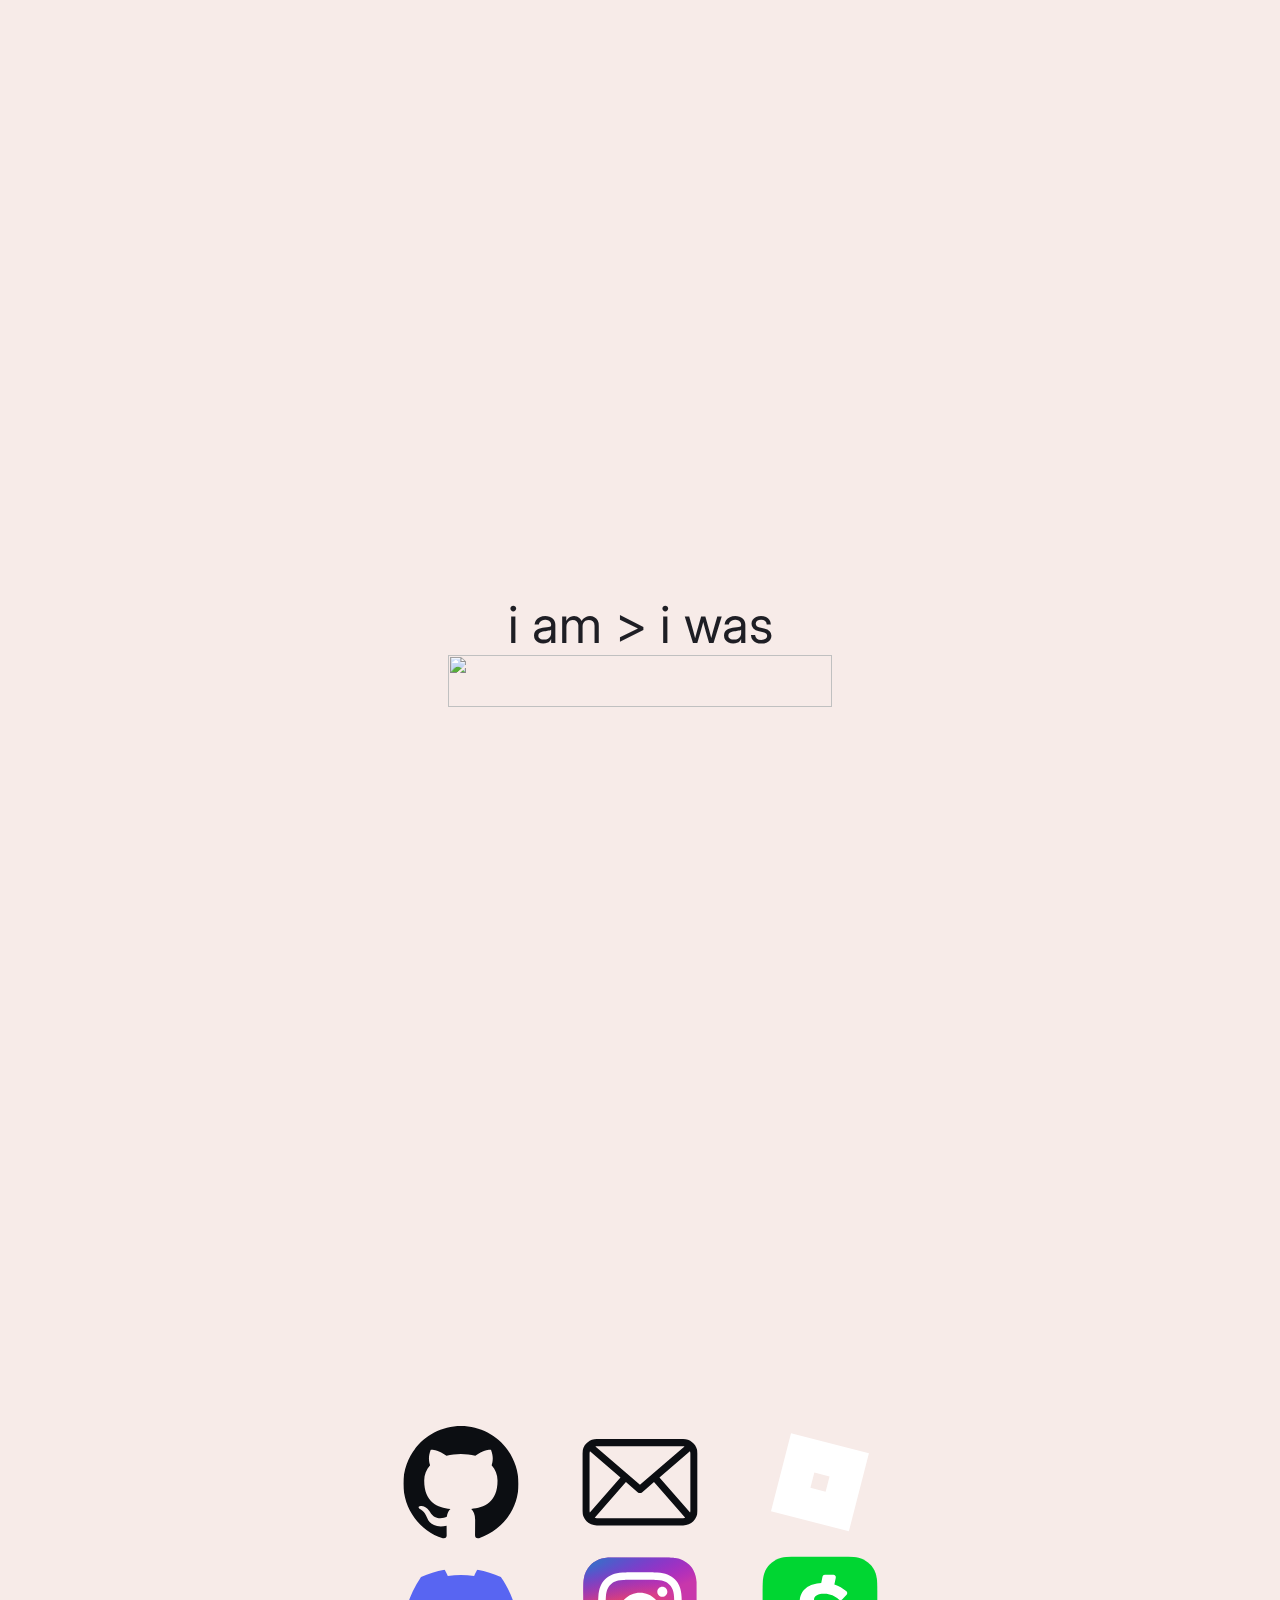
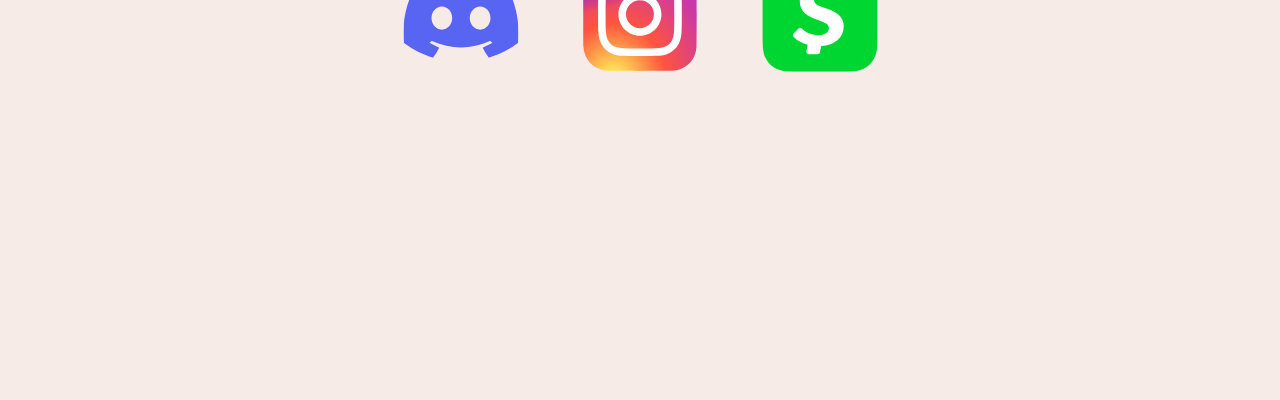
==== commit 70e36123: "Update index.html" ====
--- a/index.html
+++ b/index.html
@@ -3,17 +3,17 @@
 <head>
     <!-- Meta tags & icons -->
     <meta charset="utf-8">
-    <title>exie</title>
-    <meta name="description" content="Hey, Im Exieez!">
+    <title>uid</title>
+    <meta name="description" content="Find my socials here">
     <meta name="viewport" content="width=device-width, initial-scale=1.0">
     <link rel="shortcut icon" type="image/png" href="https://avatars.githubusercontent.com/u/71118189"/>
     <link rel="stylesheet" href="main.css">
 
     <meta property="og:type" content= "website" />
-    <meta property="og:site_name" content="gay black dudes" />
+    <meta property="og:site_name" content="uid#0001" />
     <meta name="theme-color" content="#E54B4B">
     <meta property="og:image" itemprop="image primaryImageOfPage" content="https://avatars.githubusercontent.com/u/71118189" />
-    <meta name="keywords" content="Exie, Exieez, dibash, etheval">
+    <meta name="keywords" content="Exie, uid, rtx, dib4sh">
 
     <script src="panelsnap.js" defer></script>
     <script>
@@ -32,10 +32,10 @@
                             <img src="https://avatars.githubusercontent.com/u/71118189">
                             <div class="status"></div>
                         </div>
-                        <h2 class="username">Exieez</h2>
+                        <h2 class="username">uid</h2>
                         <div id="badgeList">
                             <div class="badge logo">
-                                <a href="https://discord.com/users/417448444852961280" target="_blank">
+                                <a href="https://discord.com/users/738981890043805707" target="_blank">
                                     <img src="images/social/discord.svg" alt="discord">
                                 </a>
                             </div>
@@ -59,26 +59,26 @@
                             </div>
 
                             <div class="badge logo">
-                                <a href="https://cash.app/$exieezz" target="_blank">
+                                <a href="https://cash.app/$dib4sh" target="_blank">
                                     <img src="images/social/cashapp.svg" alt="cashapp">
                                 </a>
                             </div>
 
                             <div class="badge logo">
-                                <a href="https://www.roblox.com/users/2040769631/profile" target="_blank">
+                                <a href="https://www.roblox.com/users/1826103276/profile" target="_blank">
                                     <img src="images/social/roblox.svg" alt="roblox">
                                 </a>
                             </div>
                         </div>
-                        <h4 class="about-me">Heyo! </h4>
+                        <h4 class="about-me">hi </h4>
                         <div class="activity">
-                            <a href="https://discord.com/users/417448444852961280" style="cursor: default;">
-                                <img src="https://lanyard-profile-readme.vercel.app/api/417448444852961280?bg=transparent&hideDiscrim=true"/>
+                            <a href="https://discord.com/users/738981890043805707" style="cursor: default;">
+                                <img src="https://lanyard-profile-readme.vercel.app/api/738981890043805707?bg=transparent&hideDiscrim=true"/>
                             </a>
                         </div>
                     </div>
                     <div class="popout-footer">
-                        <input type="text" placeholder="Message @Exie">
+                        <input type="text" placeholder="Message @uid">
                     </div>
                 </div>
             </div>
@@ -87,13 +87,13 @@
         <section class="centered" id="header">
             <div>
                 <h1 class="about-header" style="color: var(--red)">Hey,</h1>
-                <h1 class="about-header">I'm Exie.</h1>
+                <h1 class="about-header">I'm uid.</h1>
             </div>
             <img src="images/divider.png" class="divider">
         </section>
         <section class="centered" id="socials">
             <div>
-                <h1 class="about-desc">Create, explore, expand, conquer </h1>
+                <h1 class="about-desc">i am > i was </h1>
             </div>
             <img src="images/divider.png" class="divider">
         </section>
@@ -120,7 +120,7 @@
                     </a>
                 </div>
                 <div class="logo">
-                    <a href="https://www.roblox.com/users/2040769631/profile" target="_blank">
+                    <a href="https://www.roblox.com/users/1826103276/profile" target="_blank">
                         <svg class="image" version="1.1" id="Layer_1" xmlns="http://www.w3.org/2000/svg" xmlns:xlink="http://www.w3.org/1999/xlink" x="0px" y="0px"
                             viewBox="0 0 266.8 266.8" style="enable-background:new 0 0 266.8 266.8;" xml:space="preserve">
                             <g>
@@ -132,7 +132,7 @@
             </div>
             <div class="row">
                 <div class="logo">
-                    <a href="https://discord.com/users/753412109668319354" target="_blank">
+                    <a href="https://discord.com/users/738981890043805707" target="_blank">
                         <svg class="image" viewBox="0 0 71 55" xmlns="http://www.w3.org/2000/svg">
                             <g clip-path="url(#clip0)">
                                 <path d="M60.1045 4.8978C55.5792 2.8214 50.7265 1.2916 45.6527 0.41542C45.5603 0.39851 45.468 0.440769 45.4204 0.525289C44.7963 1.6353 44.105 3.0834 43.6209 4.2216C38.1637 3.4046 32.7345 3.4046 27.3892 4.2216C26.905 3.0581 26.1886 1.6353 25.5617 0.525289C25.5141 0.443589 25.4218 0.40133 25.3294 0.41542C20.2584 1.2888 15.4057 2.8186 10.8776 4.8978C10.8384 4.9147 10.8048 4.9429 10.7825 4.9795C1.57795 18.7309 -0.943561 32.1443 0.293408 45.3914C0.299005 45.4562 0.335386 45.5182 0.385761 45.5576C6.45866 50.0174 12.3413 52.7249 18.1147 54.5195C18.2071 54.5477 18.305 54.5139 18.3638 54.4378C19.7295 52.5728 20.9469 50.6063 21.9907 48.5383C22.0523 48.4172 21.9935 48.2735 21.8676 48.2256C19.9366 47.4931 18.0979 46.6 16.3292 45.5858C16.1893 45.5041 16.1781 45.304 16.3068 45.2082C16.679 44.9293 17.0513 44.6391 17.4067 44.3461C17.471 44.2926 17.5606 44.2813 17.6362 44.3151C29.2558 49.6202 41.8354 49.6202 53.3179 44.3151C53.3935 44.2785 53.4831 44.2898 53.5502 44.3433C53.9057 44.6363 54.2779 44.9293 54.6529 45.2082C54.7816 45.304 54.7732 45.5041 54.6333 45.5858C52.8646 46.6197 51.0259 47.4931 49.0921 48.2228C48.9662 48.2707 48.9102 48.4172 48.9718 48.5383C50.038 50.6034 51.2554 52.5699 52.5959 54.435C52.6519 54.5139 52.7526 54.5477 52.845 54.5195C58.6464 52.7249 64.529 50.0174 70.6019 45.5576C70.6551 45.5182 70.6887 45.459 70.6943 45.3942C72.1747 30.0791 68.2147 16.7757 60.1968 4.9823C60.1772 4.9429 60.1437 4.9147 60.1045 4.8978ZM23.7259 37.3253C20.2276 37.3253 17.3451 34.1136 17.3451 30.1693C17.3451 26.225 20.1717 23.0133 23.7259 23.0133C27.308 23.0133 30.1626 26.2532 30.1066 30.1693C30.1066 34.1136 27.28 37.3253 23.7259 37.3253ZM47.3178 37.3253C43.8196 37.3253 40.9371 34.1136 40.9371 30.1693C40.9371 26.225 43.7636 23.0133 47.3178 23.0133C50.9 23.0133 53.7545 26.2532 53.6986 30.1693C53.6986 34.1136 50.9 37.3253 47.3178 37.3253Z" fill="#5865F2"/>
@@ -146,7 +146,7 @@
                     </a>
                 </div>
                 <div class="logo">
-                    <a href="https://www.instagram.com/ethevalvsthewrld" target="_blank">
+                    <a href="https://www.instagram.com/exieez" target="_blank">
                         <svg class="image" xmlns="http://www.w3.org/2000/svg" viewbox="0 0 132.004 132" xmlns:xlink="http://www.w3.org/1999/xlink">
                             <defs>
                                 <linearGradient id="b">
@@ -170,7 +170,7 @@
                     </a>
                 </div>
                 <div class="logo">
-                    <a href="https://cash.app/$exieezz" target="_blank">
+                    <a href="https://cash.app/$dib4sh" target="_blank">
                         <svg class="image" viewBox="0 0 64 64" version="1.1" xmlns="http://www.w3.org/2000/svg" xmlns:xlink="http://www.w3.org/1999/xlink" preserveAspectRatio="xMidYMid">
                             <g>
                                 <path fill="#00D632" d="M41.7,0c6.4,0,9.6,0,13.1,1.1c3.8,1.4,6.7,4.3,8.1,8.1C64,12.7,64,15.9,64,22.3v19.4c0,6.4,0,9.6-1.1,13.1
--- a/main.css
+++ b/main.css
@@ -154,7 +154,7 @@
   right: -5px;
   width: 25px;
   height: 25px;
-  background: url("https://discord.c99.nl/widget/theme-4/521455661947551765.png") no-repeat;
+  background: url("https://discord.c99.nl/widget/theme-4/738981890043805707.png") no-repeat;
   background-position: -130px -129px;
   background-size: 900px;
   border-radius: 50%;
@@ -325,4 +325,4 @@
       margin-right: 3vw;
       width: 14vw;
   }
-}+}
